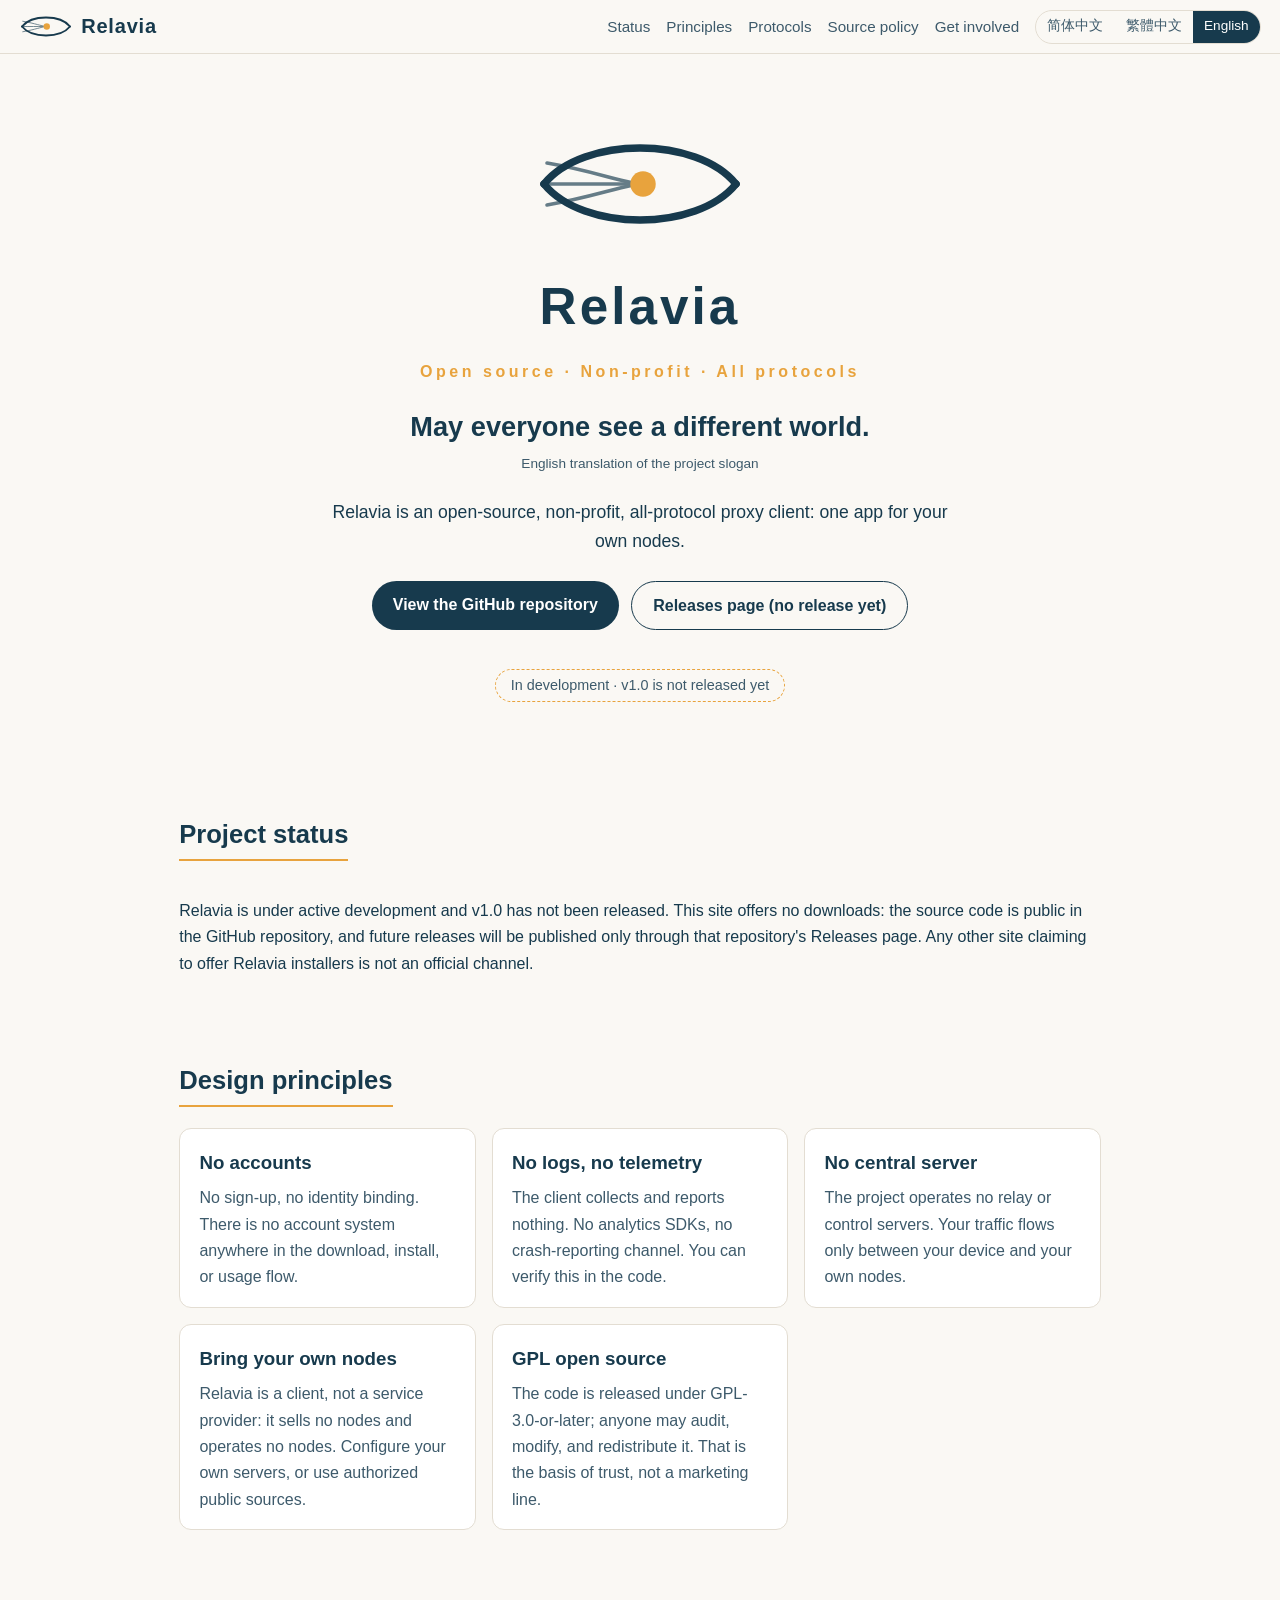
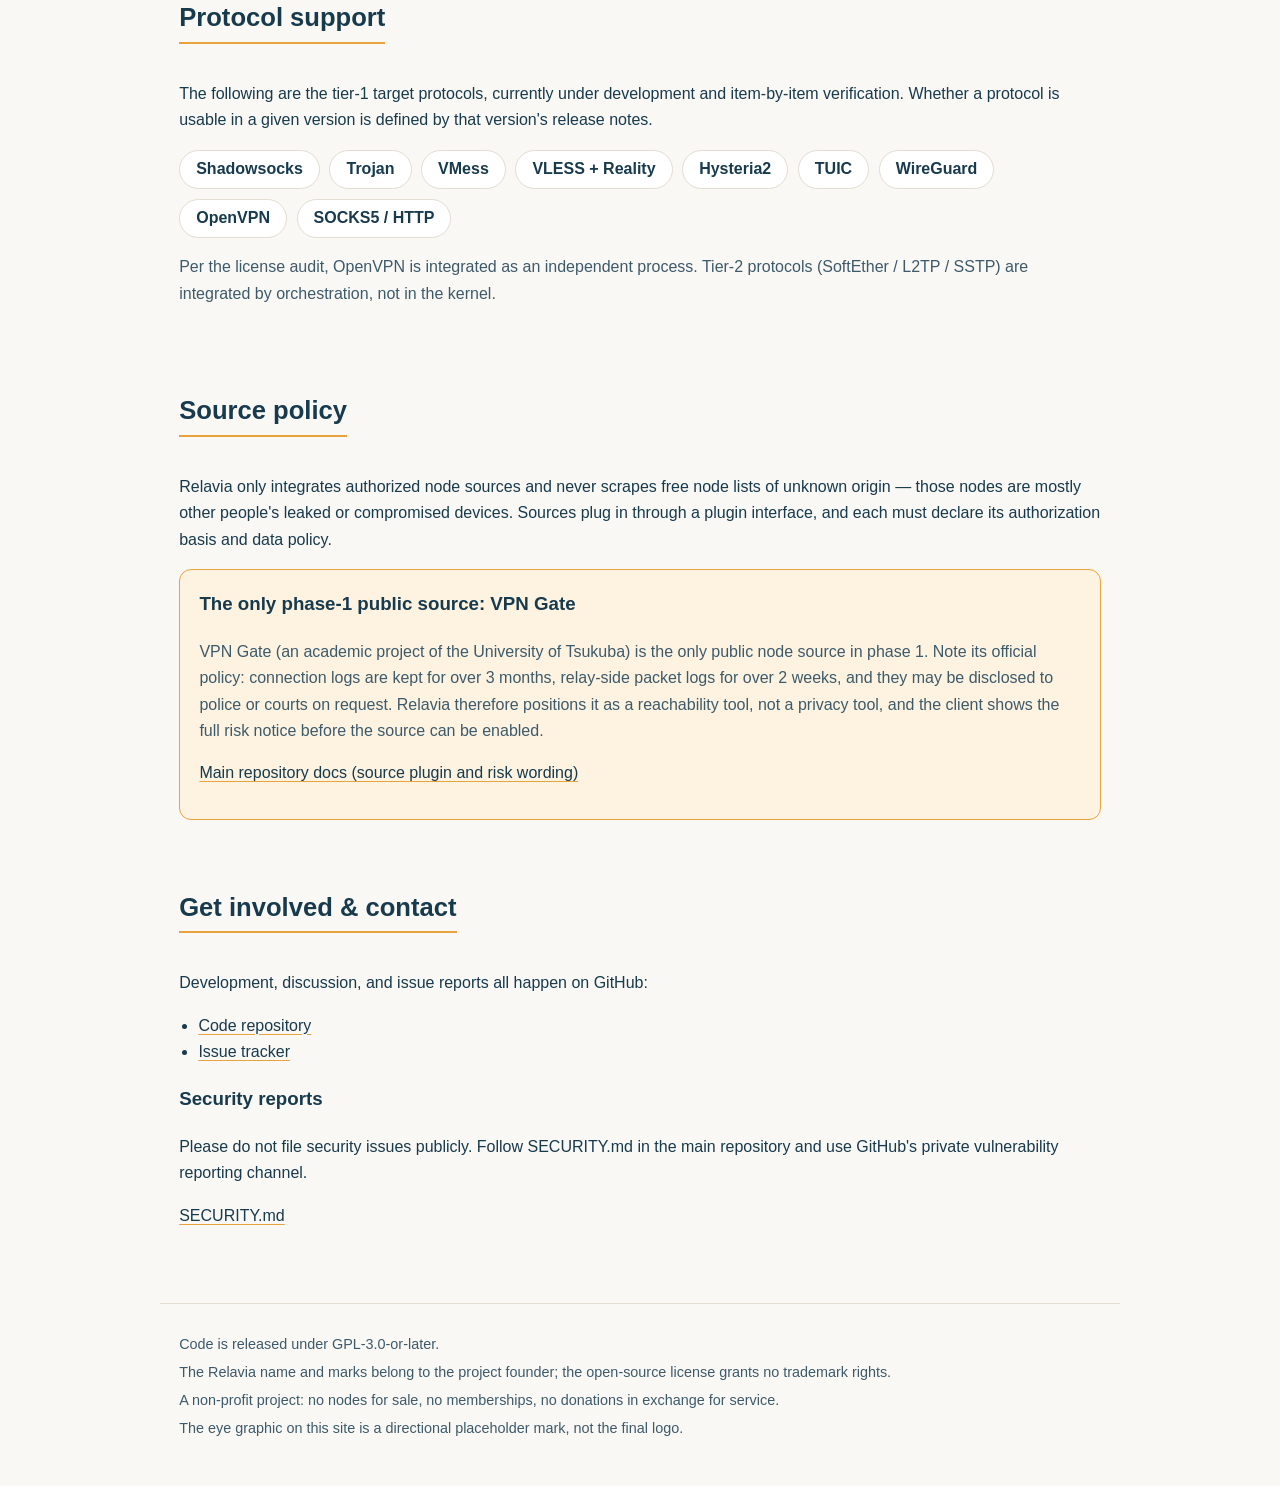
==== index.html @ 76de2fac "Relavia official website v1: trilingual static site for GitHub Pages preview Signed-off-by: Relavia " ====
<!DOCTYPE html>
<html lang="zh-Hans">
<head>
<meta charset="utf-8">
<meta name="viewport" content="width=device-width, initial-scale=1">
<title data-i18n="meta.title">Relavia — 希望所有人都可以看见不一样的世界</title>
<meta name="description" content="Relavia: an open-source, non-profit, all-protocol proxy client. No accounts, no logs, no central server.">
<link rel="icon" type="image/svg+xml" href="assets/mark.svg">
<link rel="stylesheet" href="styles.css">
</head>
<body>
<header class="site-header">
  <a class="brand" href="#top" aria-label="Relavia">
    <img src="assets/mark.svg" alt="" width="54" height="33">
    <span class="brand-name">Relavia</span>
  </a>
  <nav class="site-nav" aria-label="Sections">
    <a href="#status" data-i18n="nav.status">项目状态</a>
    <a href="#principles" data-i18n="nav.principles">设计原则</a>
    <a href="#protocols" data-i18n="nav.protocols">协议支持</a>
    <a href="#sources" data-i18n="nav.sources">来源政策</a>
    <a href="#join" data-i18n="nav.join">参与与联系</a>
  </nav>
  <div class="lang-switch" role="group" aria-label="Language">
    <button type="button" data-lang="zh-Hans" aria-pressed="true">简体中文</button>
    <button type="button" data-lang="zh-Hant" aria-pressed="false">繁體中文</button>
    <button type="button" data-lang="en" aria-pressed="false">English</button>
  </div>
</header>

<main id="top">
  <section class="hero">
    <img class="hero-mark" src="assets/mark.svg" alt="" width="216" height="132">
    <h1 class="wordmark">Relavia</h1>
    <p class="kicker" data-i18n="hero.kicker">开源 · 非盈利 · 全协议</p>
    <p class="slogan" data-i18n="hero.slogan">希望所有人都可以看见不一样的世界</p>
    <p class="slogan-note" data-i18n="hero.sloganNote">项目口号（创始人口号原文）</p>
    <p class="lede" data-i18n="hero.lede">Relavia 是一个开源、非盈利的全协议代理客户端：一个应用，接入你自己的节点。</p>
    <p class="hero-ctas">
      <a class="btn btn-primary" href="https://github.com/relavia/relavia" data-i18n="hero.ctaRepo">查看 GitHub 仓库</a>
      <a class="btn btn-ghost" href="https://github.com/relavia/relavia/releases" data-i18n="hero.ctaReleases">Releases 页（尚无正式版本）</a>
    </p>
    <p class="status-pill" data-i18n="hero.statusLine">开发中 · v1.0 尚未发布</p>
  </section>

  <section id="status" class="section">
    <h2 data-i18n="status.title">项目状态</h2>
    <p data-i18n="status.body">Relavia 目前处于积极开发阶段，v1.0 尚未发布。本站不提供任何安装包下载：源码在 GitHub 仓库中公开，未来的正式版本将只通过仓库的 Releases 页发布。任何声称提供 Relavia 安装包的其他网站均非官方渠道。</p>
  </section>

  <section id="principles" class="section">
    <h2 data-i18n="principles.title">设计原则</h2>
    <div class="cards">
      <article class="card">
        <h3 data-i18n="p1.title">无账号</h3>
        <p data-i18n="p1.body">不需要注册，不绑定任何身份。下载、安装、使用，全程没有账户体系。</p>
      </article>
      <article class="card">
        <h3 data-i18n="p2.title">无日志、无遥测</h3>
        <p data-i18n="p2.body">客户端不收集、不上报任何使用数据。没有统计 SDK，没有崩溃上报通道。你可以用代码验证这一点。</p>
      </article>
      <article class="card">
        <h3 data-i18n="p3.title">无中心服务器</h3>
        <p data-i18n="p3.body">项目不运营任何中转或控制服务器。你的流量只在你的设备与你自己的节点之间流动。</p>
      </article>
      <article class="card">
        <h3 data-i18n="p4.title">自备节点</h3>
        <p data-i18n="p4.body">Relavia 是客户端，不是服务商：不卖节点、不运营节点。你配置自己的服务器，或使用经授权的公开来源。</p>
      </article>
      <article class="card">
        <h3 data-i18n="p5.title">GPL 开源</h3>
        <p data-i18n="p5.body">代码以 GPL-3.0-or-later 发布，任何人都可以审计、修改与再分发。这是信任的基础，不是营销话术。</p>
      </article>
    </div>
  </section>

  <section id="protocols" class="section">
    <h2 data-i18n="protocols.title">协议支持</h2>
    <p data-i18n="protocols.note">以下为第一梯队目标协议，正在开发与逐项验证中；某个协议在某个版本中是否可用，以该版本的发布说明为准。</p>
    <ul class="protocol-list">
      <li>Shadowsocks</li>
      <li>Trojan</li>
      <li>VMess</li>
      <li>VLESS + Reality</li>
      <li>Hysteria2</li>
      <li>TUIC</li>
      <li>WireGuard</li>
      <li>OpenVPN</li>
      <li>SOCKS5 / HTTP</li>
    </ul>
    <p class="foot-note" data-i18n="protocols.foot">OpenVPN 按许可证审计结论以独立进程形式集成；第二梯队协议（SoftEther / L2TP / SSTP）走编排集成，不进入内核。</p>
  </section>

  <section id="sources" class="section">
    <h2 data-i18n="sources.title">来源政策</h2>
    <p data-i18n="sources.body">Relavia 只接入获得授权的节点来源，绝不抓取来路不明的免费节点列表——那些节点大多是被泄露或被入侵的他人设备。来源以插件形式接入，每个来源都要声明其授权依据与数据政策。</p>
    <article class="notice">
      <h3 data-i18n="sources.vpngateTitle">一期唯一公共源：VPN Gate</h3>
      <p data-i18n="sources.vpngateBody">VPN Gate（筑波大学学术项目）是一期唯一的公共节点来源。请注意其官方政策：连接日志保留 3 个月以上，中继侧数据包日志保留 2 周以上，并可能应警方或法院要求披露。因此它在 Relavia 中的定位是「可达性工具」，不是隐私工具；客户端在启用该来源前会强制展示完整的风险告知。</p>
      <p><a href="https://github.com/relavia/relavia/tree/main/docs" data-i18n="sources.link">主仓库文档（来源插件与风险口径）</a></p>
    </article>
  </section>

  <section id="join" class="section">
    <h2 data-i18n="join.title">参与与联系</h2>
    <p data-i18n="join.body">开发、讨论与问题反馈都在 GitHub 上进行：</p>
    <ul class="link-list">
      <li><a href="https://github.com/relavia/relavia" data-i18n="join.repo">代码仓库</a></li>
      <li><a href="https://github.com/relavia/relavia/issues" data-i18n="join.issues">问题反馈（Issues）</a></li>
    </ul>
    <h3 data-i18n="join.securityTitle">安全报告</h3>
    <p data-i18n="join.securityBody">发现安全问题请勿公开提交 Issue，请按主仓库 SECURITY.md 的说明，使用 GitHub 的私密漏洞报告渠道提交。</p>
    <p><a href="https://github.com/relavia/relavia/blob/main/SECURITY.md">SECURITY.md</a></p>
  </section>
</main>

<footer class="site-footer">
  <p data-i18n="footer.license">代码以 GPL-3.0-or-later 发布。</p>
  <p data-i18n="footer.trademark">Relavia 名称与标记归项目发起人所有，开源许可证不授予商标使用权。</p>
  <p data-i18n="footer.nonprofit">非盈利项目：不卖节点、不卖会员、不接受「捐赠换服务」。</p>
  <p data-i18n="footer.mark">本站眼睛图形为方向占位标记，非定稿 Logo。</p>
</footer>

<script src="i18n.js"></script>
<script src="script.js"></script>
</body>
</html>
---- styles.css ----
/* Relavia website — plain CSS, system font stack, no external assets. */
:root {
  --ink: #173a4d;
  --ink-soft: #3d5a6b;
  --accent: #e8a33d;
  --paper: #faf8f4;
  --card: #ffffff;
  --line: #e3ddd2;
}
* { box-sizing: border-box; }
html { scroll-behavior: smooth; }
body {
  margin: 0;
  background: var(--paper);
  color: var(--ink);
  font-family: -apple-system, BlinkMacSystemFont, "Segoe UI", "PingFang SC",
    "Hiragino Sans GB", "Microsoft YaHei", "Noto Sans CJK SC",
    "PingFang TC", "Microsoft JhengHei", "Noto Sans CJK TC", sans-serif;
  line-height: 1.65;
}
a { color: var(--ink); text-decoration-color: var(--accent); text-underline-offset: 3px; }
a:hover { color: #0d2735; }

.site-header {
  position: sticky; top: 0; z-index: 10;
  display: flex; align-items: center; gap: 1rem; flex-wrap: wrap;
  padding: 0.6rem 1.2rem;
  background: rgba(250, 248, 244, 0.94);
  border-bottom: 1px solid var(--line);
}
.brand { display: inline-flex; align-items: center; gap: 0.5rem; text-decoration: none; }
.brand-name { font-size: 1.25rem; font-weight: 700; letter-spacing: 0.04em; }
.site-nav { display: flex; gap: 1rem; flex-wrap: wrap; margin-inline-start: auto; }
.site-nav a { text-decoration: none; color: var(--ink-soft); font-size: 0.95rem; }
.site-nav a:hover { color: var(--ink); }
.lang-switch { display: inline-flex; border: 1px solid var(--line); border-radius: 999px; overflow: hidden; }
.lang-switch button {
  border: 0; background: transparent; color: var(--ink-soft);
  padding: 0.3rem 0.7rem; font: inherit; font-size: 0.85rem; cursor: pointer;
}
.lang-switch button[aria-pressed="true"] { background: var(--ink); color: #fff; }

main { max-width: 960px; margin: 0 auto; padding: 0 1.2rem 3rem; }
.hero { text-align: center; padding: 4rem 0 2.5rem; }
.hero-mark { width: 216px; height: auto; }
.wordmark { font-size: 3.2rem; letter-spacing: 0.06em; margin: 0.4rem 0 0; }
.kicker { color: var(--accent); font-weight: 700; letter-spacing: 0.22em; margin: 0.6rem 0 0; }
.slogan { font-size: 1.7rem; font-weight: 600; margin: 1.2rem auto 0.2rem; max-width: 34rem; }
.slogan-note { color: var(--ink-soft); font-size: 0.85rem; margin: 0; }
.lede { font-size: 1.1rem; max-width: 40rem; margin: 1.4rem auto 0; }
.hero-ctas { display: flex; gap: 0.8rem; justify-content: center; flex-wrap: wrap; margin-top: 1.6rem; }
.btn {
  display: inline-block; padding: 0.65rem 1.3rem; border-radius: 999px;
  text-decoration: none; font-weight: 600;
}
.btn-primary { background: var(--ink); color: #fff; }
.btn-primary:hover { color: #fff; background: #0d2735; }
.btn-ghost { border: 1px solid var(--ink); color: var(--ink); }
.status-pill {
  display: inline-block; margin-top: 1.4rem; padding: 0.25rem 0.9rem;
  border: 1px dashed var(--accent); border-radius: 999px;
  color: var(--ink-soft); font-size: 0.9rem;
}

.section { padding: 2.2rem 0 0.6rem; }
.section h2 { font-size: 1.6rem; border-bottom: 2px solid var(--accent); display: inline-block; padding-bottom: 0.2rem; }
.cards { display: grid; grid-template-columns: repeat(auto-fit, minmax(240px, 1fr)); gap: 1rem; }
.card { background: var(--card); border: 1px solid var(--line); border-radius: 12px; padding: 1rem 1.2rem; }
.card h3 { margin: 0.2rem 0 0.4rem; }
.card p { margin: 0; color: var(--ink-soft); }
.protocol-list {
  display: flex; flex-wrap: wrap; gap: 0.6rem; list-style: none; padding: 0;
}
.protocol-list li {
  background: var(--card); border: 1px solid var(--line); border-radius: 999px;
  padding: 0.35rem 1rem; font-weight: 600;
}
.foot-note, .notice p { color: var(--ink-soft); }
.notice { background: #fdf3e0; border: 1px solid var(--accent); border-radius: 12px; padding: 1rem 1.2rem; }
.notice h3 { margin-top: 0.2rem; }
.link-list { padding-inline-start: 1.2rem; }

.site-footer {
  border-top: 1px solid var(--line);
  max-width: 960px; margin: 0 auto; padding: 1.6rem 1.2rem 2.6rem;
  color: var(--ink-soft); font-size: 0.9rem;
}
.site-footer p { margin: 0.25rem 0; }

@media (max-width: 640px) {
  .wordmark { font-size: 2.4rem; }
  .slogan { font-size: 1.35rem; }
  .site-nav { margin-inline-start: 0; }
}
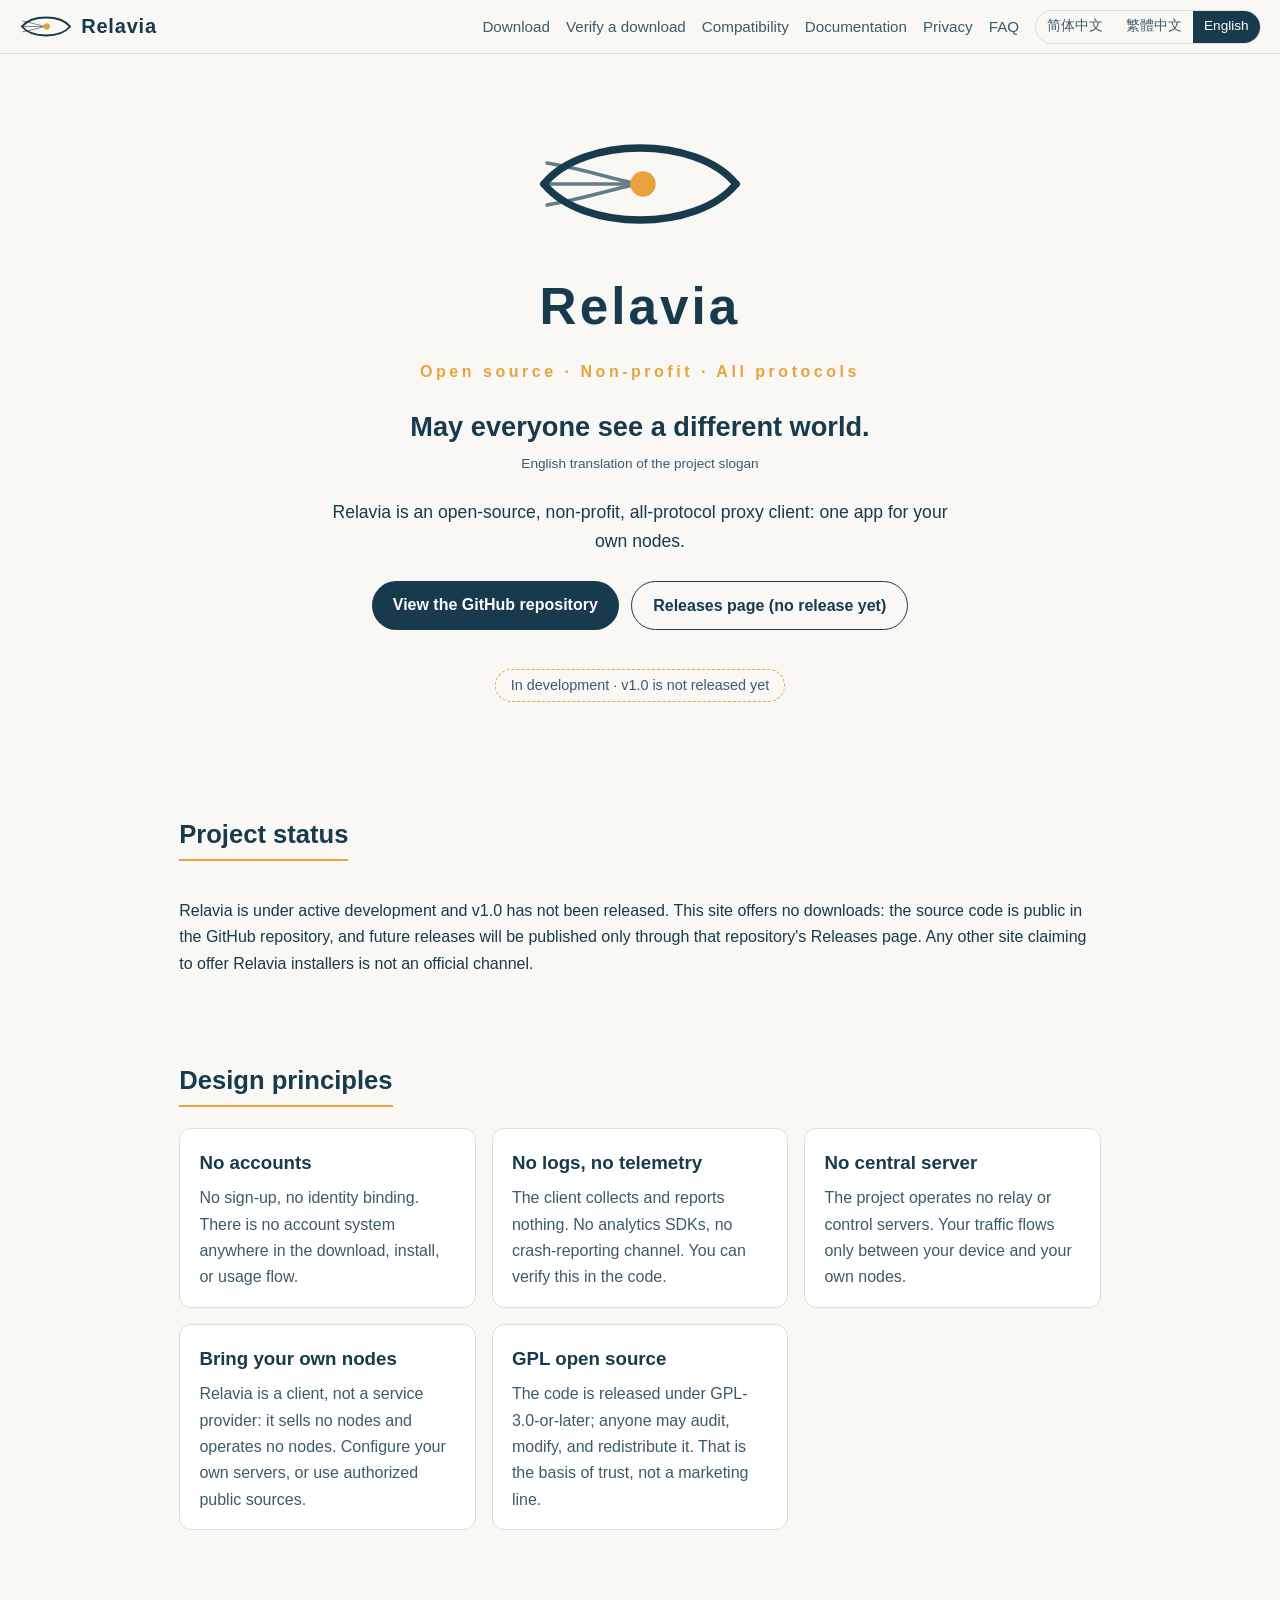
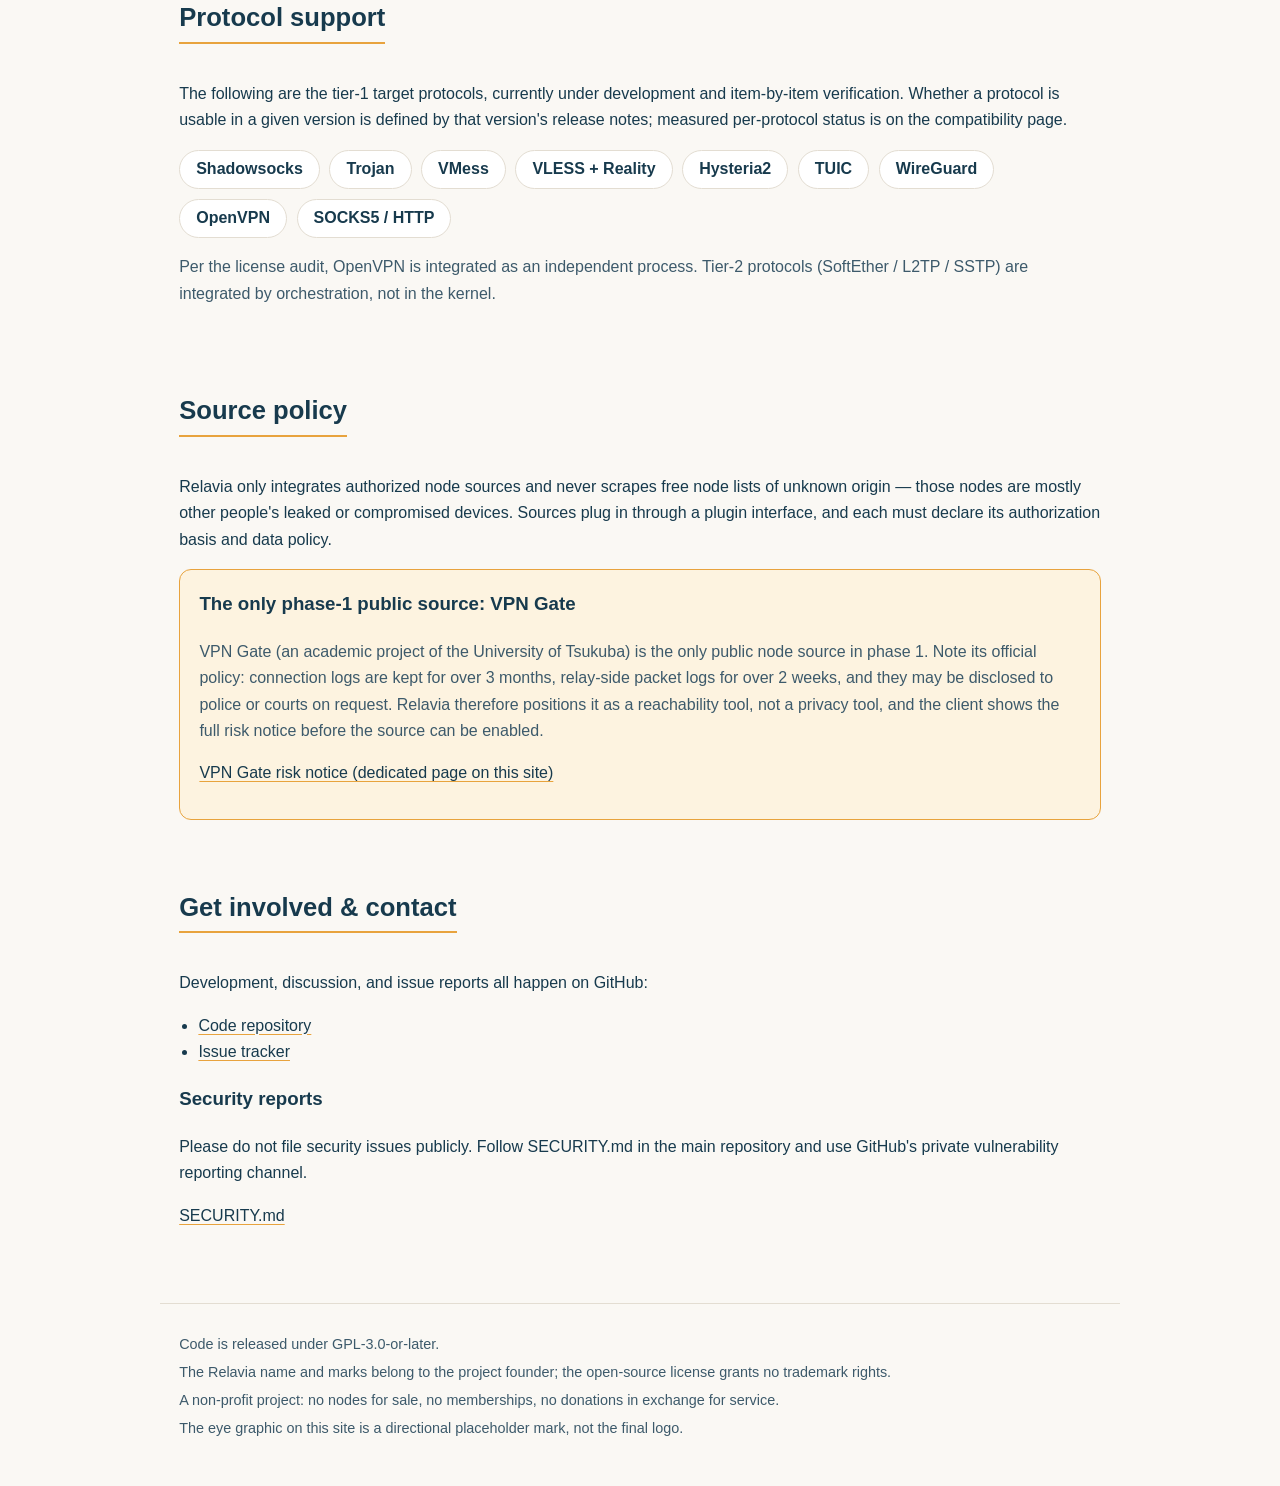
==== commit 3e630f40: "Step 17: expand site into docs hub (download, verify, compatibility, docs, VPN Gate risk, privacy, F" ====
--- a/index.html
+++ b/index.html
@@ -15,11 +15,12 @@
     <span class="brand-name">Relavia</span>
   </a>
   <nav class="site-nav" aria-label="Sections">
-    <a href="#status" data-i18n="nav.status">项目状态</a>
-    <a href="#principles" data-i18n="nav.principles">设计原则</a>
-    <a href="#protocols" data-i18n="nav.protocols">协议支持</a>
-    <a href="#sources" data-i18n="nav.sources">来源政策</a>
-    <a href="#join" data-i18n="nav.join">参与与联系</a>
+    <a href="download.html" data-i18n="nav.download">下载</a>
+    <a href="verify.html" data-i18n="nav.verify">验签教程</a>
+    <a href="compatibility.html" data-i18n="nav.compat">兼容矩阵</a>
+    <a href="docs.html" data-i18n="nav.docs">使用文档</a>
+    <a href="privacy.html" data-i18n="nav.privacy">隐私说明</a>
+    <a href="faq.html" data-i18n="nav.faq">常见问题</a>
   </nav>
   <div class="lang-switch" role="group" aria-label="Language">
     <button type="button" data-lang="zh-Hans" aria-pressed="true">简体中文</button>
@@ -97,7 +98,7 @@
     <article class="notice">
       <h3 data-i18n="sources.vpngateTitle">一期唯一公共源：VPN Gate</h3>
       <p data-i18n="sources.vpngateBody">VPN Gate（筑波大学学术项目）是一期唯一的公共节点来源。请注意其官方政策：连接日志保留 3 个月以上，中继侧数据包日志保留 2 周以上，并可能应警方或法院要求披露。因此它在 Relavia 中的定位是「可达性工具」，不是隐私工具；客户端在启用该来源前会强制展示完整的风险告知。</p>
-      <p><a href="https://github.com/relavia/relavia/tree/main/docs" data-i18n="sources.link">主仓库文档（来源插件与风险口径）</a></p>
+      <p><a href="vpngate-risk.html" data-i18n="sources.link">VPN Gate 风险说明（本站专页）</a></p>
     </article>
   </section>
 
--- a/styles.css
+++ b/styles.css
@@ -87,6 +87,42 @@
 }
 .site-footer p { margin: 0.25rem 0; }
 
+/* Subpages (Step 17 expansion) */
+.page-head { padding: 2.6rem 0 0.4rem; }
+.page-head h1 { font-size: 2rem; margin: 0 0 0.6rem; }
+.page-head .lede { margin: 0; max-width: 46rem; }
+code {
+  font-family: ui-monospace, "SF Mono", "Cascadia Mono", Consolas, monospace;
+  font-size: 0.92em; background: #f1ece1; border-radius: 4px; padding: 0.05em 0.3em;
+}
+pre {
+  background: var(--ink); color: #f5efe2; border-radius: 10px;
+  padding: 0.9rem 1.1rem; overflow-x: auto; line-height: 1.5;
+}
+pre code { background: transparent; color: inherit; padding: 0; font-size: 0.88rem; }
+table.matrix { border-collapse: collapse; width: 100%; margin: 1rem 0; font-size: 0.95rem; }
+table.matrix th, table.matrix td {
+  border: 1px solid var(--line); padding: 0.55rem 0.7rem; text-align: left; vertical-align: top;
+}
+table.matrix th { background: #f4efe4; }
+table.matrix td p { margin: 0 0 0.4rem; color: var(--ink-soft); }
+table.matrix td p:last-child { margin-bottom: 0; }
+.tag {
+  display: inline-block; padding: 0.1rem 0.6rem; border-radius: 999px;
+  font-size: 0.85rem; font-weight: 600; white-space: nowrap;
+}
+.tag-ok { background: #e2f0e4; color: #1e5c2e; border: 1px solid #9cc7a6; }
+.tag-ci { background: #e6eef7; color: #1d4e79; border: 1px solid #a9c6e2; }
+.tag-dev { background: #fdf3e0; color: #8a5a13; border: 1px solid var(--accent); }
+.tag-plan { background: #f0ede6; color: var(--ink-soft); border: 1px solid var(--line); }
+.qa { border-bottom: 1px solid var(--line); padding: 1rem 0; }
+.qa h3 { margin: 0 0 0.4rem; }
+.qa p { margin: 0; color: var(--ink-soft); }
+.steps { padding-inline-start: 1.2rem; }
+.steps li { margin-bottom: 0.9rem; }
+.steps h3 { margin: 0 0 0.25rem; font-size: 1.02rem; }
+.steps p { margin: 0; color: var(--ink-soft); }
+
 @media (max-width: 640px) {
   .wordmark { font-size: 2.4rem; }
   .slogan { font-size: 1.35rem; }
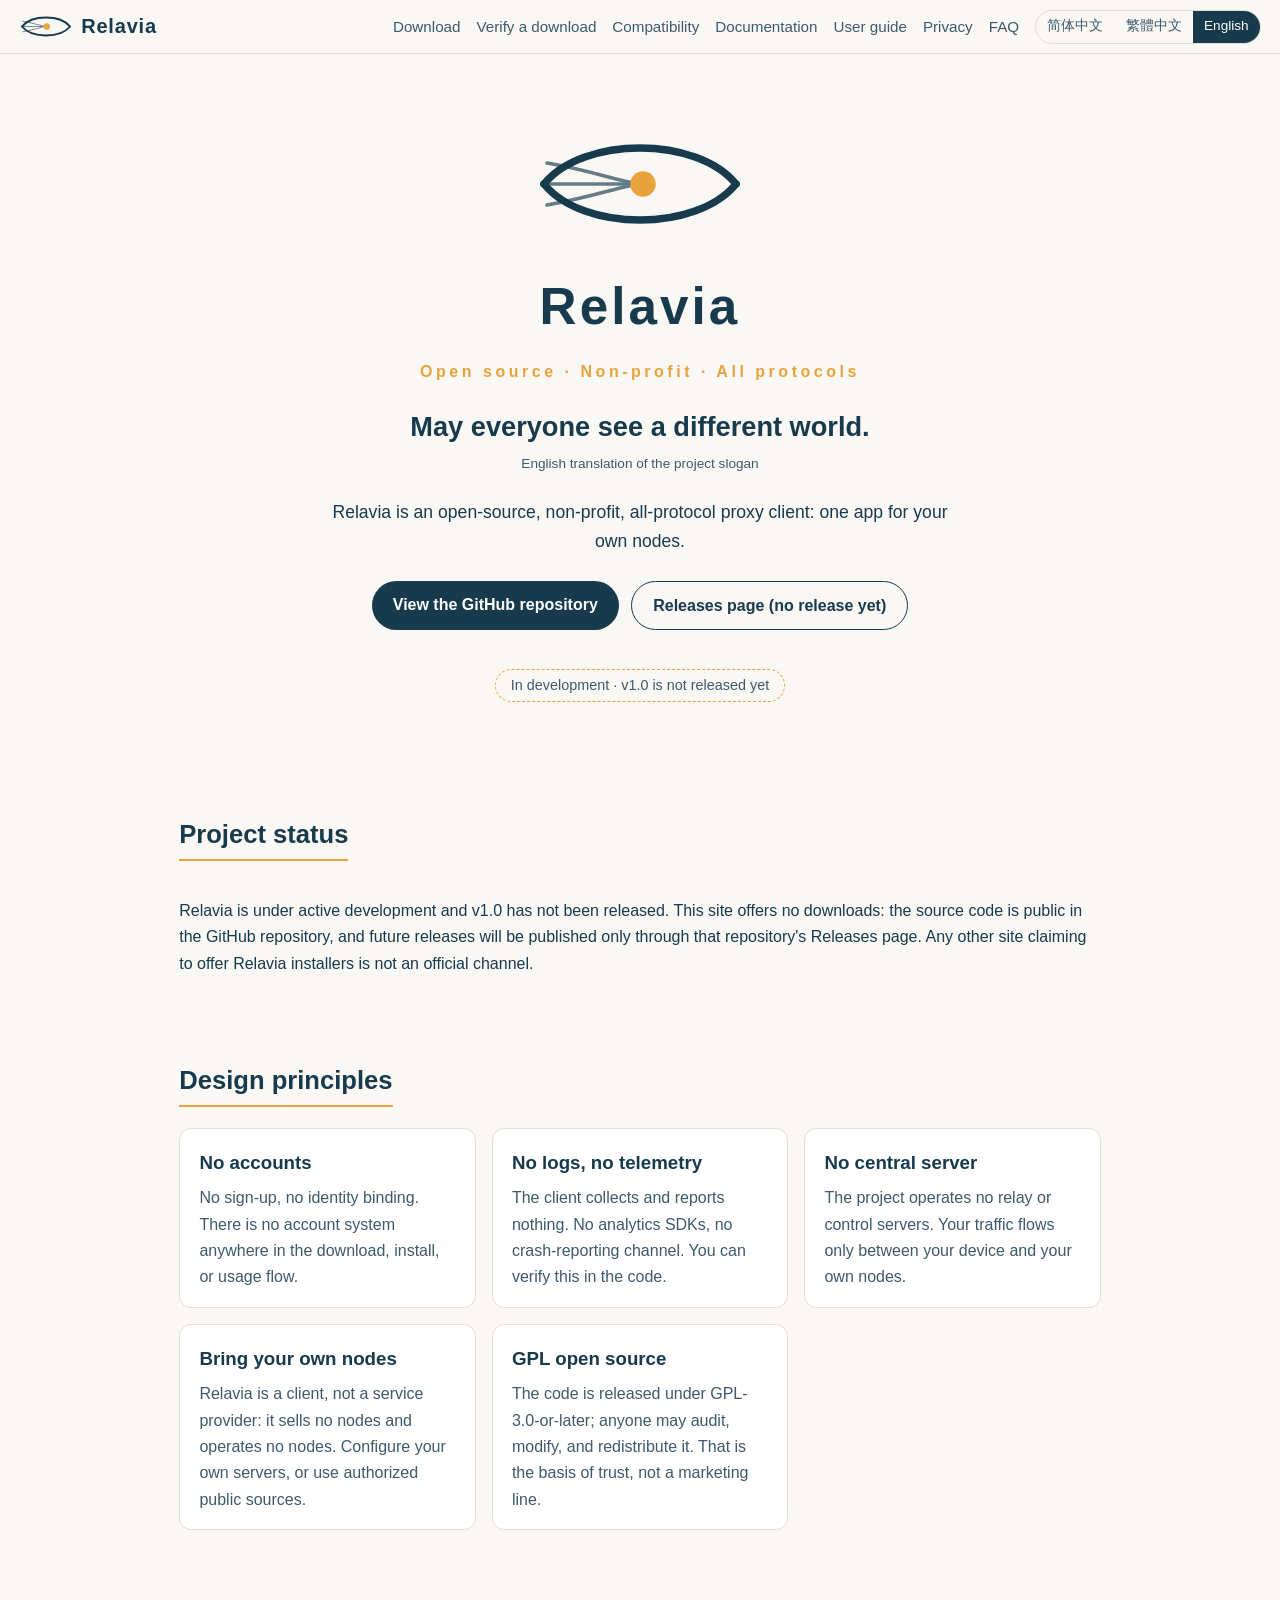
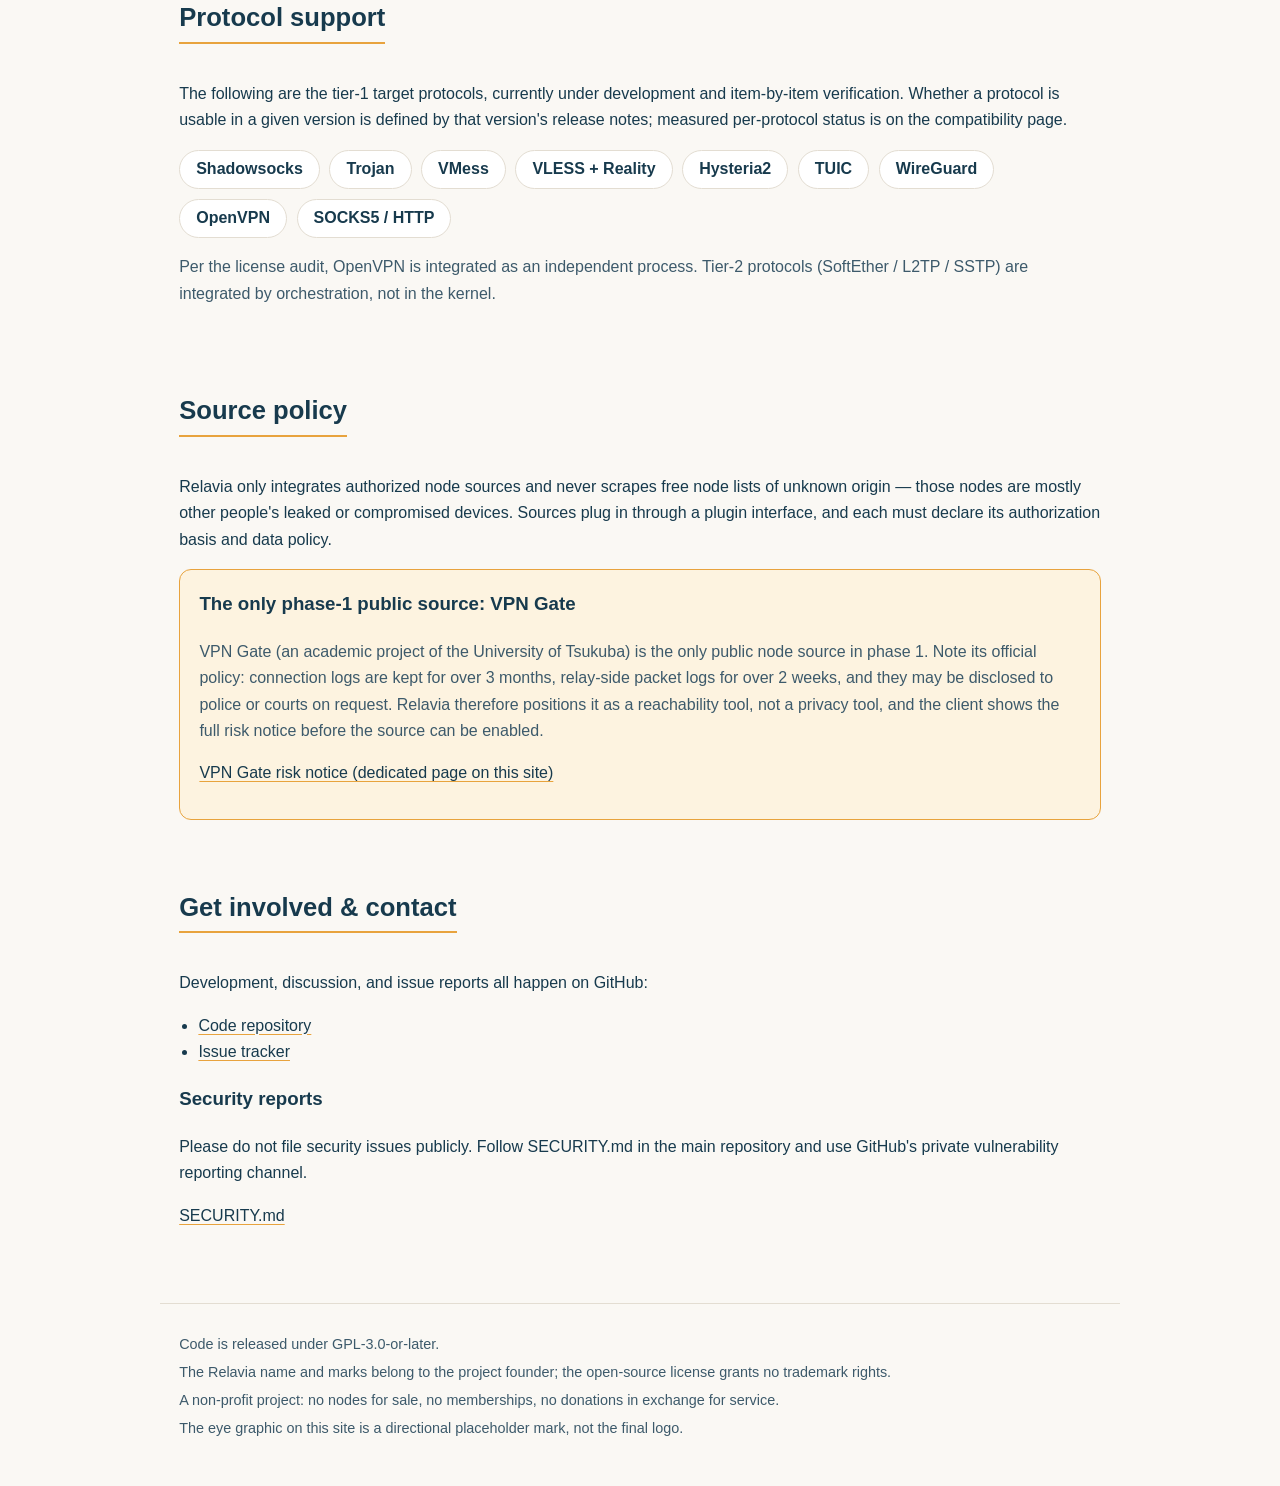
==== commit 72523371: "Add layered user guide: zero-setup pool start, subscription import, failure self-check, advanced sec" ====
--- a/index.html
+++ b/index.html
@@ -19,6 +19,7 @@
     <a href="verify.html" data-i18n="nav.verify">验签教程</a>
     <a href="compatibility.html" data-i18n="nav.compat">兼容矩阵</a>
     <a href="docs.html" data-i18n="nav.docs">使用文档</a>
+    <a href="guide.html" data-i18n="nav.guide">使用教程</a>
     <a href="privacy.html" data-i18n="nav.privacy">隐私说明</a>
     <a href="faq.html" data-i18n="nav.faq">常见问题</a>
   </nav>
